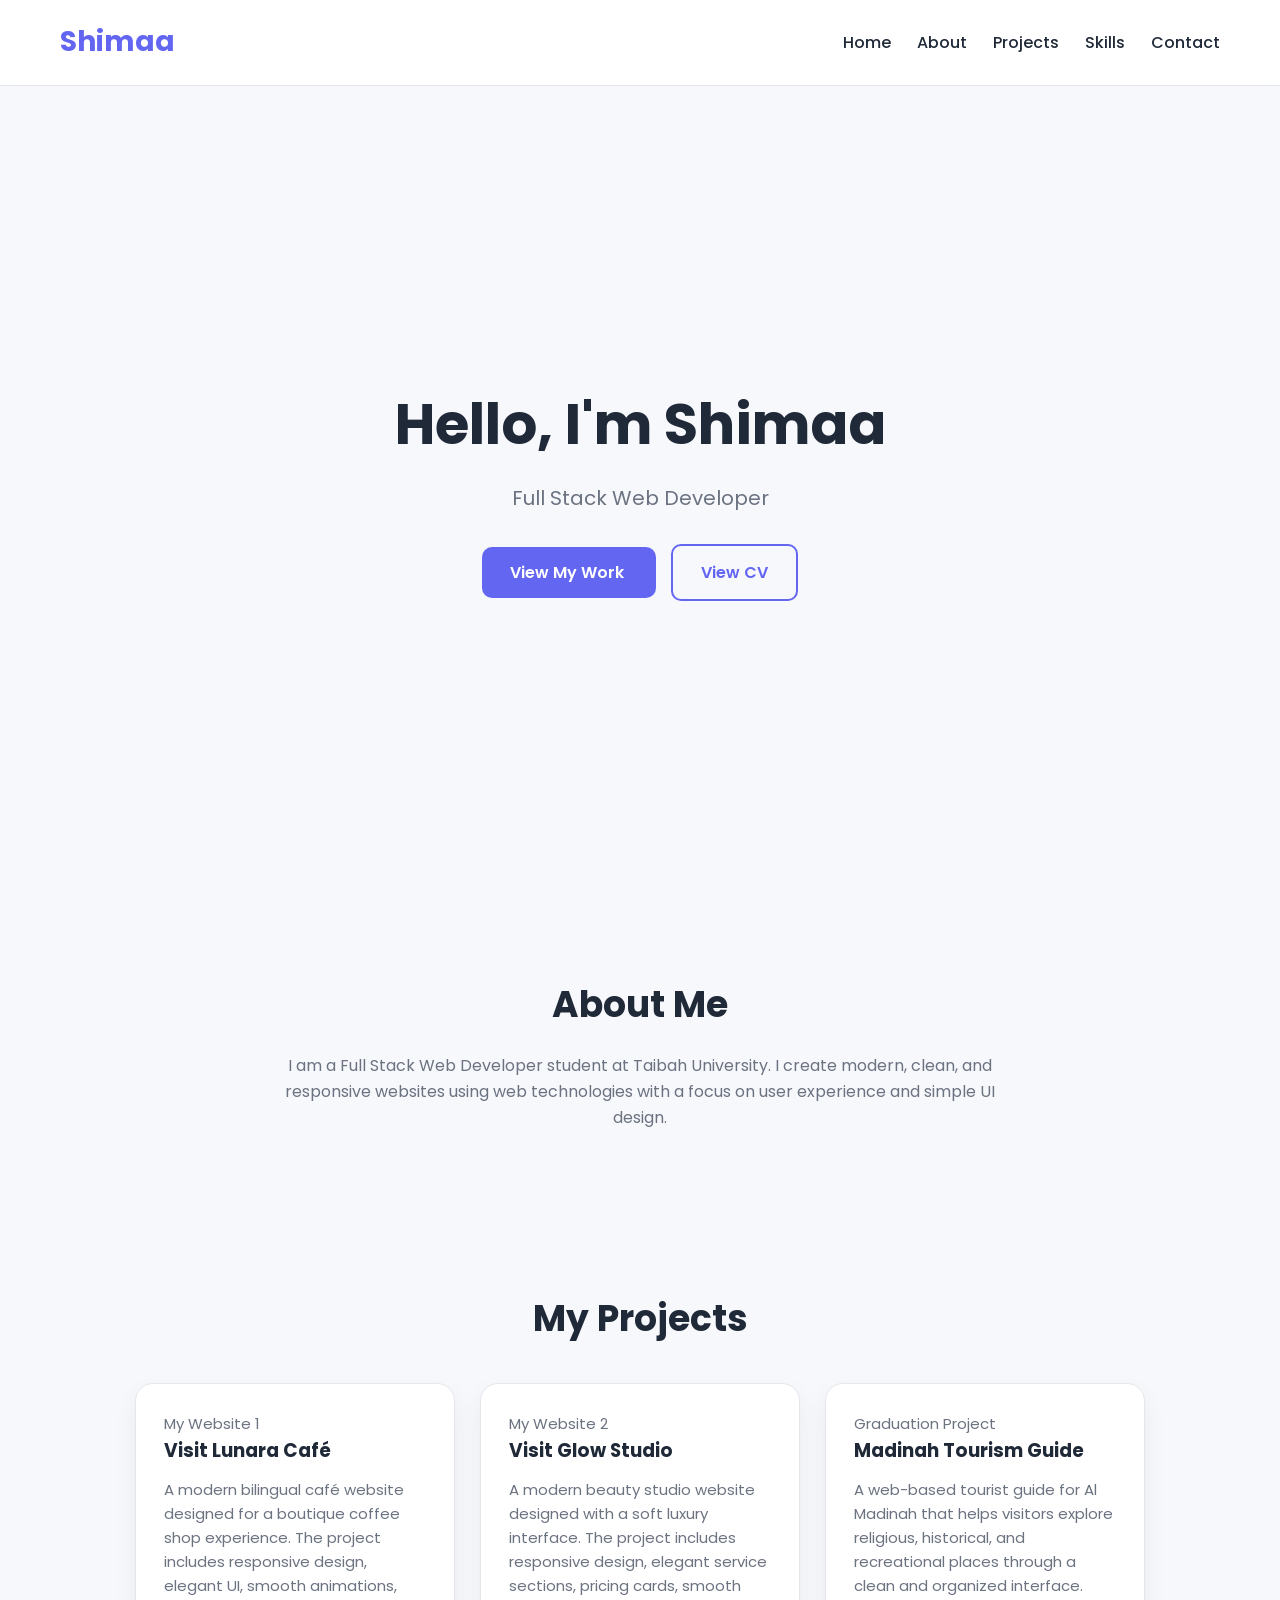
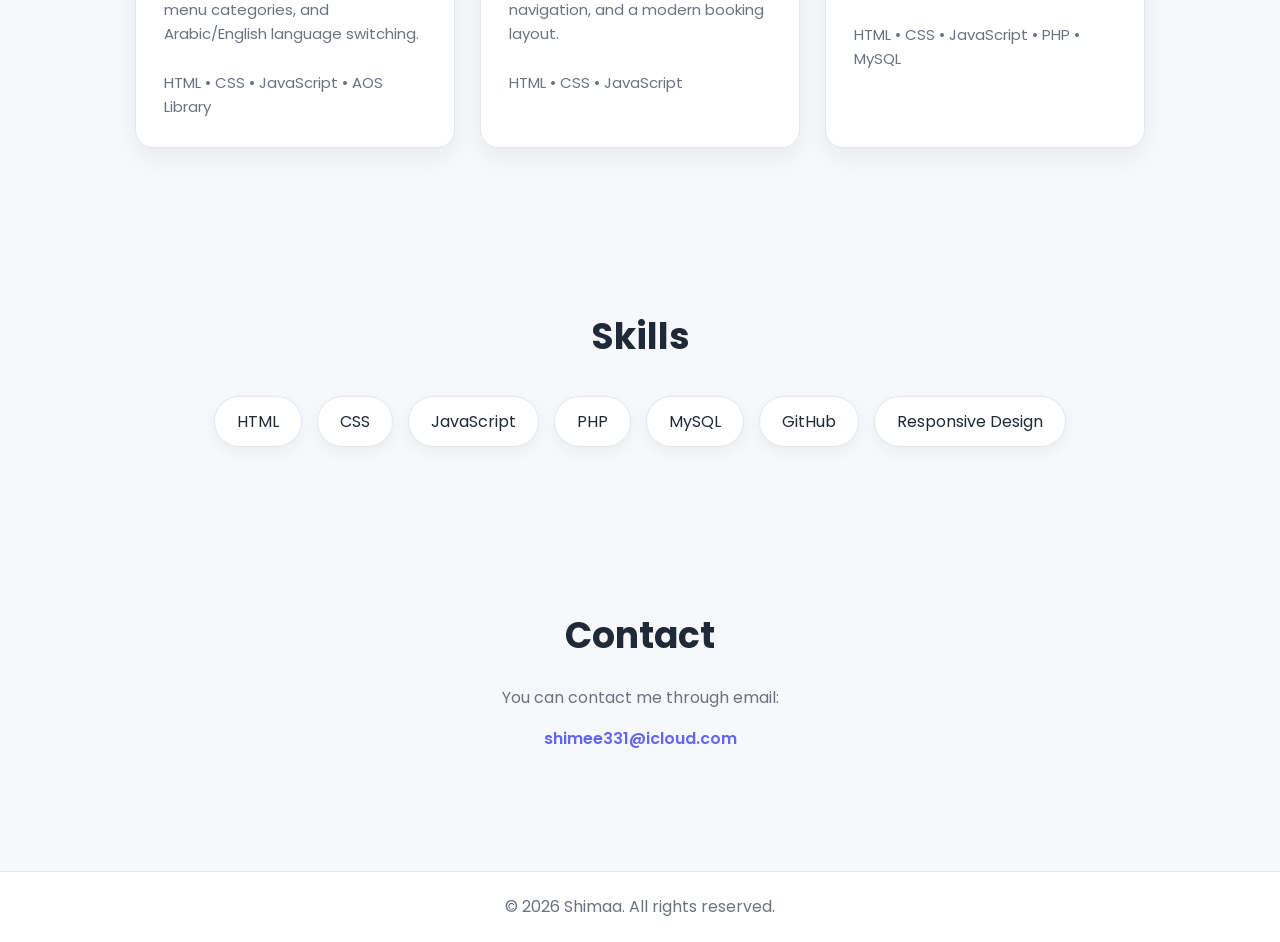
==== index.html @ dc26706c "fix index file" ====
<!DOCTYPE html>
<html lang="en">
<head>
  <meta charset="UTF-8">
  <meta name="viewport" content="width=device-width, initial-scale=1.0">
  <meta name="description" content="Personal portfolio website for showcasing projects and skills.">

  <title>Shimaa Portfolio</title>

  <link href="https://fonts.googleapis.com/css2?family=Poppins:wght@300;400;500;600;700&display=swap" rel="stylesheet">
  <link rel="stylesheet" href="style.css">
</head>

<body>

  <header>
    <h1>Shimaa</h1>

    <nav>
      <a href="#home">Home</a>
      <a href="#about">About</a>
      <a href="#projects">Projects</a>
      <a href="#skills">Skills</a>
      <a href="#contact">Contact</a>
    </nav>
  </header>

  <main>

    <section class="hero" id="home">

      <h2>Hello, I'm Shimaa</h2>

      <p>
        Full Stack Web Developer
      </p>

      <div class="hero-buttons">

        <a class="btn" href="#projects">
          View My Work
        </a>

        <a
          class="cv-btn"
          href="shimaa-cv.jpg"
          target="_blank"
          rel="noopener noreferrer"
        >
          View CV
        </a>

      </div>

    </section>

    <section class="section" id="about">

      <h2>About Me</h2>

      <p>
        I am a Full Stack Web Developer student at Taibah University.
        I create modern, clean, and responsive websites using web technologies
        with a focus on user experience and simple UI design.
      </p>

    </section>

    <section class="section" id="projects">

      <h2>My Projects</h2>

      <div class="cards">

        <div class="card">

          <p>My Website 1</p>

          <h3>
            <a
              href="https://shimaa-blip.github.io/lunare-cafe/"
              target="_blank"
              rel="noopener noreferrer"
              class="project-link"
            >
              Visit Lunara Café
            </a>
          </h3>

          <p>
            A modern bilingual café website designed for a boutique coffee shop experience.
            The project includes responsive design, elegant UI, smooth animations,
            menu categories, and Arabic/English language switching.
          </p>

          <br>

          <p>
            HTML • CSS • JavaScript • AOS Library
          </p>

        </div>

        <div class="card">

          <p>My Website 2</p>

          <h3>
            <a
              href="https://shimaa-blip.github.io/glow/"
              target="_blank"
              rel="noopener noreferrer"
              class="project-link"
            >
              Visit Glow Studio
            </a>
          </h3>

          <p>
            A modern beauty studio website designed with a soft luxury interface.
            The project includes responsive design, elegant service sections,
            pricing cards, smooth navigation, and a modern booking layout.
          </p>

          <br>

          <p>
            HTML • CSS • JavaScript
          </p>

        </div>

        <div class="card">

          <p>Graduation Project</p>

          <h3>
            <a
              href="https://github.com/shimaa-blip/madinah-tour-guide"
              target="_blank"
              rel="noopener noreferrer"
              class="project-link"
            >
              Madinah Tourism Guide
            </a>
          </h3>

          <p>
            A web-based tourist guide for Al Madinah that helps visitors explore
            religious, historical, and recreational places through a clean and organized interface.
          </p>

          <br>

          <p>
            HTML • CSS • JavaScript • PHP • MySQL
          </p>

        </div>

      </div>

    </section>

    <section class="section" id="skills">

      <h2>Skills</h2>

      <div class="skills">
        <span>HTML</span>
        <span>CSS</span>
        <span>JavaScript</span>
        <span>PHP</span>
        <span>MySQL</span>
        <span>GitHub</span>
        <span>Responsive Design</span>
      </div>

    </section>

    <section class="section" id="contact">

      <h2>Contact</h2>

      <p>
        You can contact me through email:
      </p>

      <a
        class="email-link"
        href="mailto:shimee331@icloud.com"
      >
        shimee331@icloud.com
      </a>

    </section>

  </main>

  <footer>
    <p>&copy; 2026 Shimaa. All rights reserved.</p>
  </footer>

  <script src="script.js"></script>

</body>
</html>
---- style.css ----
:root {
  --bg: #f7f8fc;
  --white: #ffffff;
  --dark: #1f2937;
  --gray: #6b7280;
  --main: #6366f1;
  --main-dark: #4f46e5;
  --border: #e5e7eb;
}

* {
  margin: 0;
  padding: 0;
  box-sizing: border-box;
}

html {
  scroll-behavior: smooth;
}

body {
  font-family: "Poppins", Arial, sans-serif;
  background: var(--bg);
  color: var(--dark);
  line-height: 1.6;
}

header {
  background: rgba(255, 255, 255, 0.9);
  padding: 20px 60px;
  display: flex;
  justify-content: space-between;
  align-items: center;
  position: sticky;
  top: 0;
  backdrop-filter: blur(12px);
  border-bottom: 1px solid var(--border);
  z-index: 10;
}

header h1 {
  color: var(--main);
  font-size: 28px;
}

nav a {
  text-decoration: none;
  color: var(--dark);
  margin-left: 22px;
  font-weight: 500;
}

nav a:hover {
  color: var(--main);
}

.hero {
  min-height: 90vh;
  padding: 60px 30px;
  display: flex;
  flex-direction: column;
  justify-content: center;
  align-items: center;
  text-align: center;
}

.hero h2 {
  font-size: 56px;
  margin-bottom: 12px;
}

.hero p {
  color: var(--gray);
  font-size: 20px;
  margin-bottom: 30px;
}

.btn {
  text-decoration: none;
  background: var(--main);
  color: white;
  padding: 14px 28px;
  border-radius: 10px;
  font-weight: 600;
  transition: 0.3s;
}
.cv-btn{
  display: inline-block;
  margin-left: 15px;
  text-decoration: none;
  background: transparent;
  color: var(--main);
  border: 2px solid var(--main);
  padding: 14px 28px;
  border-radius: 10px;
  font-weight: 600;
  transition: 0.3s;
}

.cv-btn:hover{
  background: var(--main);
  color: white;
}
.btn:hover {
  background: var(--main-dark);
}

.section {
  padding: 80px 50px;
  text-align: center;
}

.section h2 {
  font-size: 36px;
  margin-bottom: 20px;
  color: var(--dark);
}

.section p {
  max-width: 720px;
  margin: auto;
  color: var(--gray);
}

.cards {
  display: flex;
  justify-content: center;
  gap: 25px;
  flex-wrap: wrap;
  margin-top: 35px;
}

.card {
  width: 320px;
  background: var(--white);
  padding: 28px;
  border-radius: 18px;
  border: 1px solid var(--border);
  box-shadow: 0 10px 25px rgba(0, 0, 0, 0.06);
  transition: 0.3s;
  text-align: left;
}
.project-link{
  text-decoration: none;
  color: var(--brown);
  transition: 0.3s;
}

.project-link:hover{
  color: var(--light-brown);
}
.card:hover {
  transform: translateY(-8px);
}

.card h3 {
  margin-bottom: 12px;
  color: var(--dark);
}

.card p {
  color: var(--gray);
  font-size: 15px;
}

.skills {
  display: flex;
  justify-content: center;
  flex-wrap: wrap;
  gap: 15px;
  margin-top: 30px;
}

.skills span {
  background: var(--white);
  color: var(--dark);
  padding: 12px 22px;
  border-radius: 30px;
  border: 1px solid var(--border);
  box-shadow: 0 5px 15px rgba(0, 0, 0, 0.05);
}

.email-link {
  display: inline-block;
  margin-top: 15px;
  color: var(--main);
  font-weight: 600;
  text-decoration: none;
}

.email-link:hover {
  color: var(--main-dark);
}

footer {
  background: var(--white);
  text-align: center;
  padding: 22px;
  margin-top: 40px;
  border-top: 1px solid var(--border);
  color: var(--gray);
}

@media (max-width: 768px) {
  header {
    flex-direction: column;
    gap: 15px;
    padding: 20px;
  }

  nav {
    text-align: center;
  }

  nav a {
    margin: 8px;
    display: inline-block;
  }

  .hero h2 {
    font-size: 36px;
  }

  .hero p {
    font-size: 17px;
  }

  .section {
    padding: 60px 25px;
  }

  .card {
    width: 100%;
    text-align: center;
  }
}
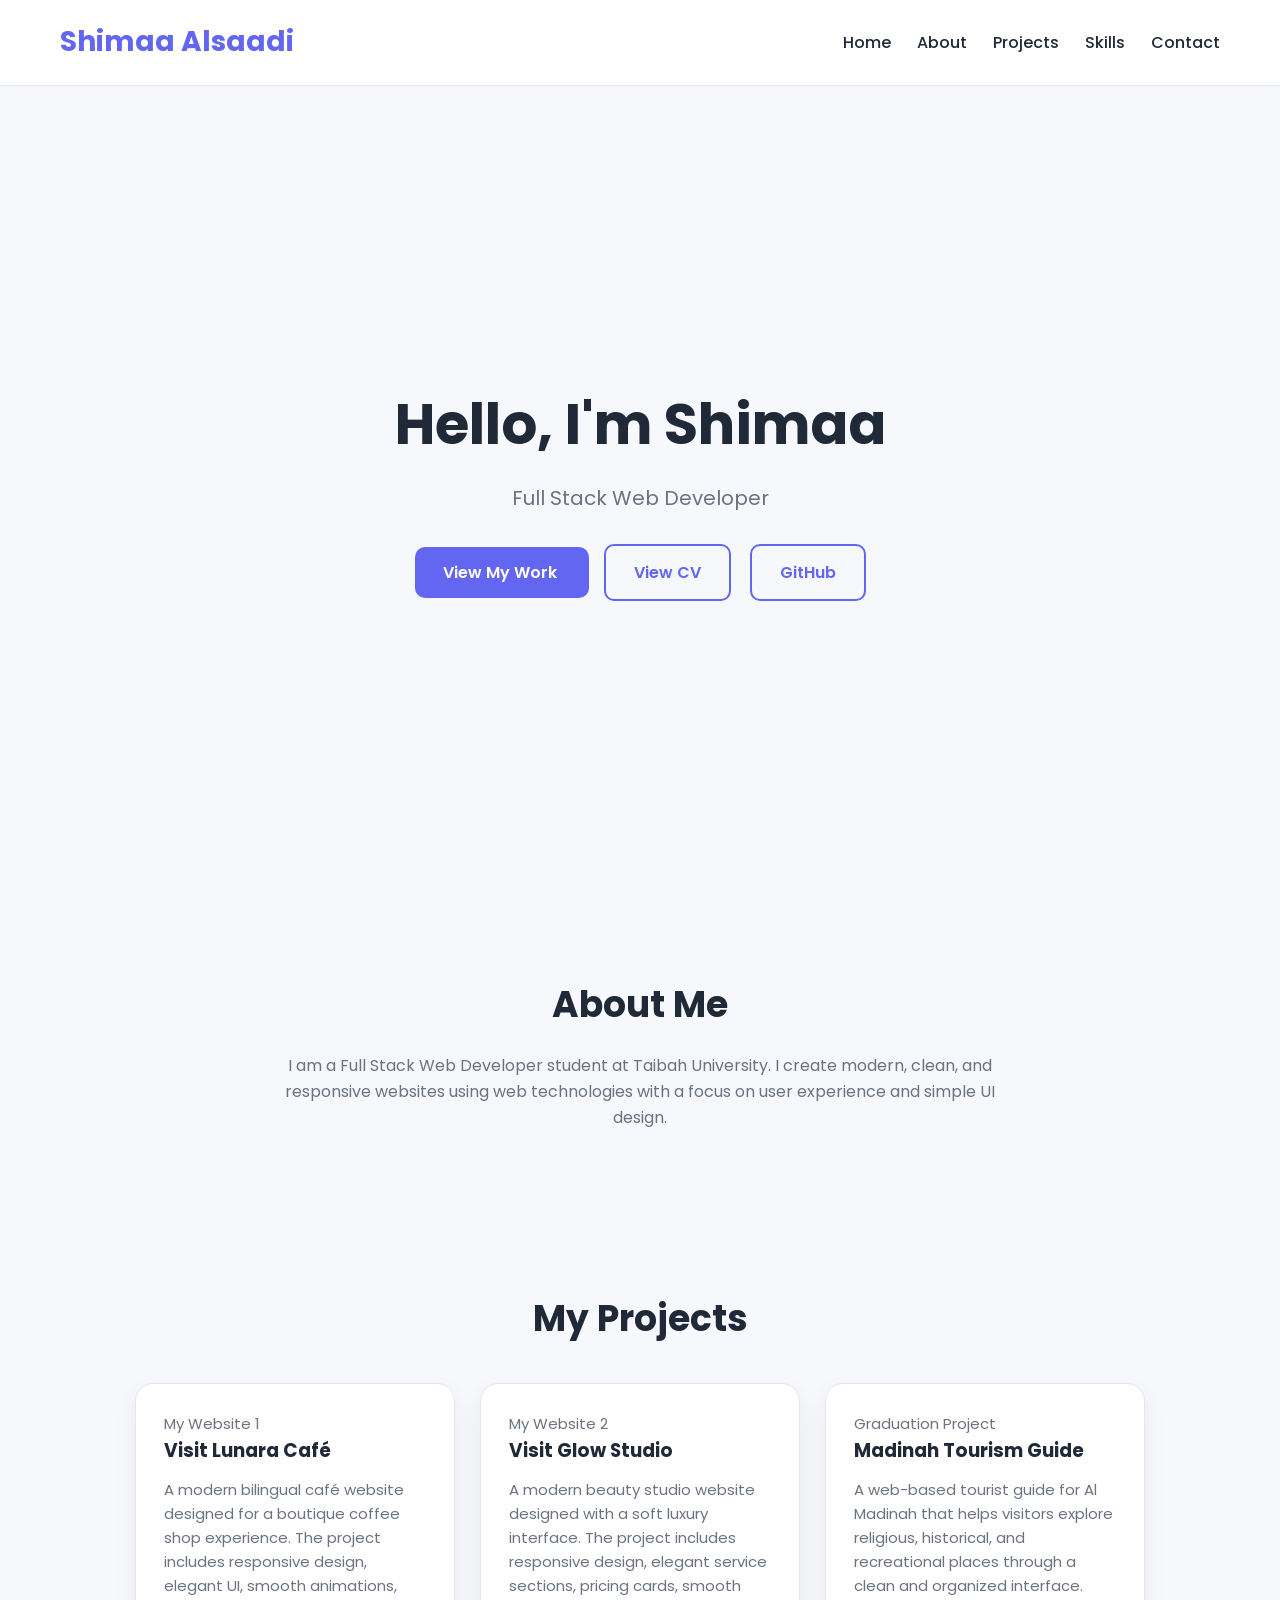
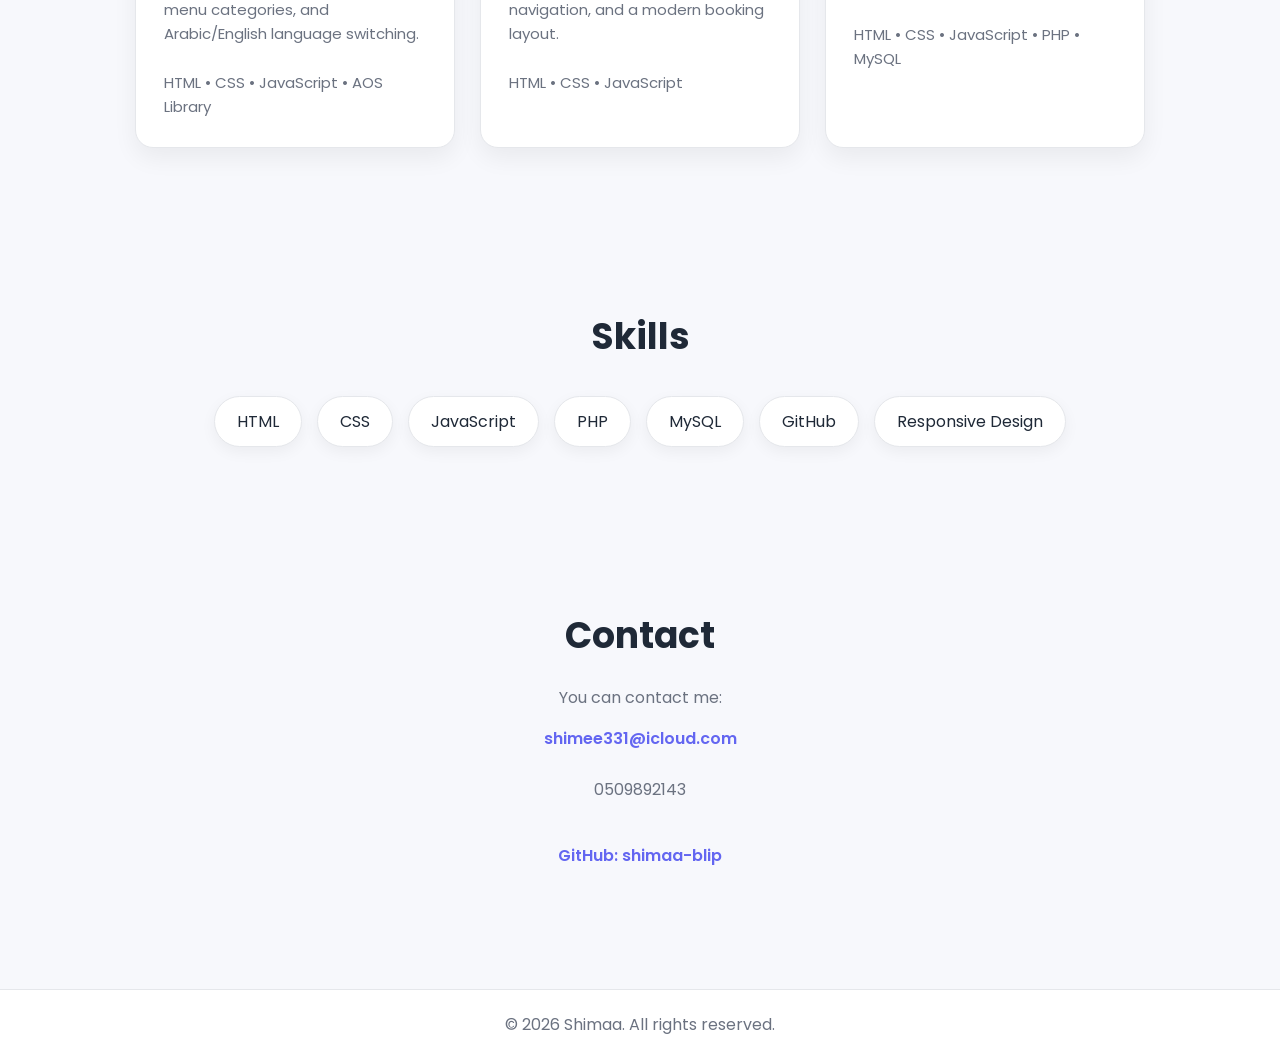
==== commit 8872bb42: "تحديث الملفات الجديدة وإجراء التعديلات المطلوبة" ====
--- a/index.html
+++ b/index.html
@@ -14,7 +14,7 @@
 <body>
 
   <header>
-    <h1>Shimaa</h1>
+    <h1>Shimaa Alsaadi</h1>
 
     <nav>
       <a href="#home">Home</a>
@@ -34,23 +34,31 @@
       <p>
         Full Stack Web Developer
       </p>
-
-      <div class="hero-buttons">
-
-        <a class="btn" href="#projects">
-          View My Work
-        </a>
-
-        <a
-          class="cv-btn"
-          href="shimaa-cv.jpg"
-          target="_blank"
-          rel="noopener noreferrer"
-        >
-          View CV
-        </a>
-
-      </div>
+<div class="hero-buttons">
+
+  <a class="btn" href="#projects">
+    View My Work
+  </a>
+
+  <a
+    class="cv-btn"
+    href="shimaa-cv.pdf"
+    target="_blank"
+    rel="noopener noreferrer"
+  >
+    View CV
+  </a>
+
+  <a
+    class="cv-btn"
+    href="https://github.com/shimaa-blip"
+    target="_blank"
+    rel="noopener noreferrer"
+  >
+    GitHub
+  </a>
+
+</div>
 
     </section>
 
@@ -181,19 +189,32 @@
     <section class="section" id="contact">
 
       <h2>Contact</h2>
-
-      <p>
-        You can contact me through email:
-      </p>
-
-      <a
-        class="email-link"
-        href="mailto:shimee331@icloud.com"
-      >
-        shimee331@icloud.com
-      </a>
-
-    </section>
+<p>You can contact me:</p>
+
+<a
+  class="email-link"
+  href="mailto:shimee331@icloud.com"
+>
+  shimee331@icloud.com
+</a>
+
+<br><br>
+
+<p>0509892143</p>
+
+<br>
+
+<a
+  class="email-link"
+  href="https://github.com/shimaa-blip"
+  target="_blank"
+  rel="noopener noreferrer"
+>
+  GitHub: shimaa-blip
+</a>
+
+
+</section>
 
   </main>
 
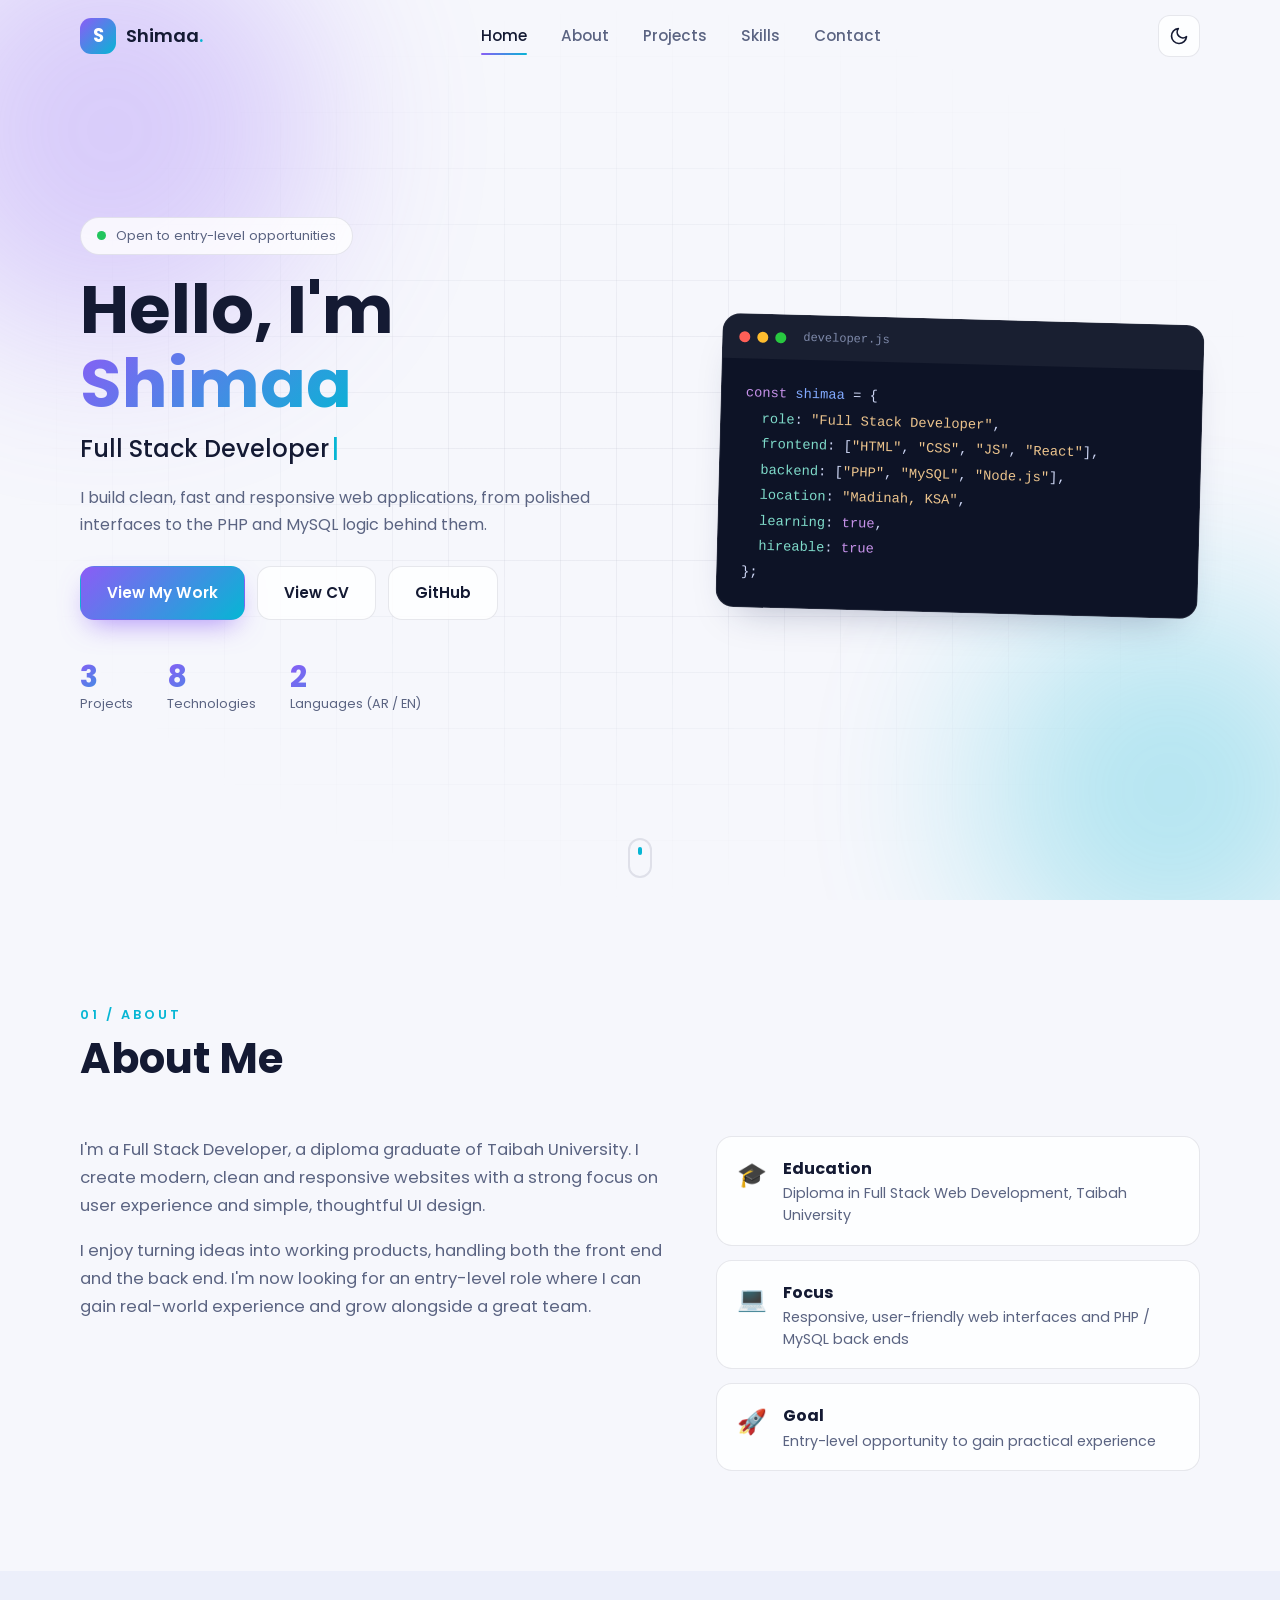
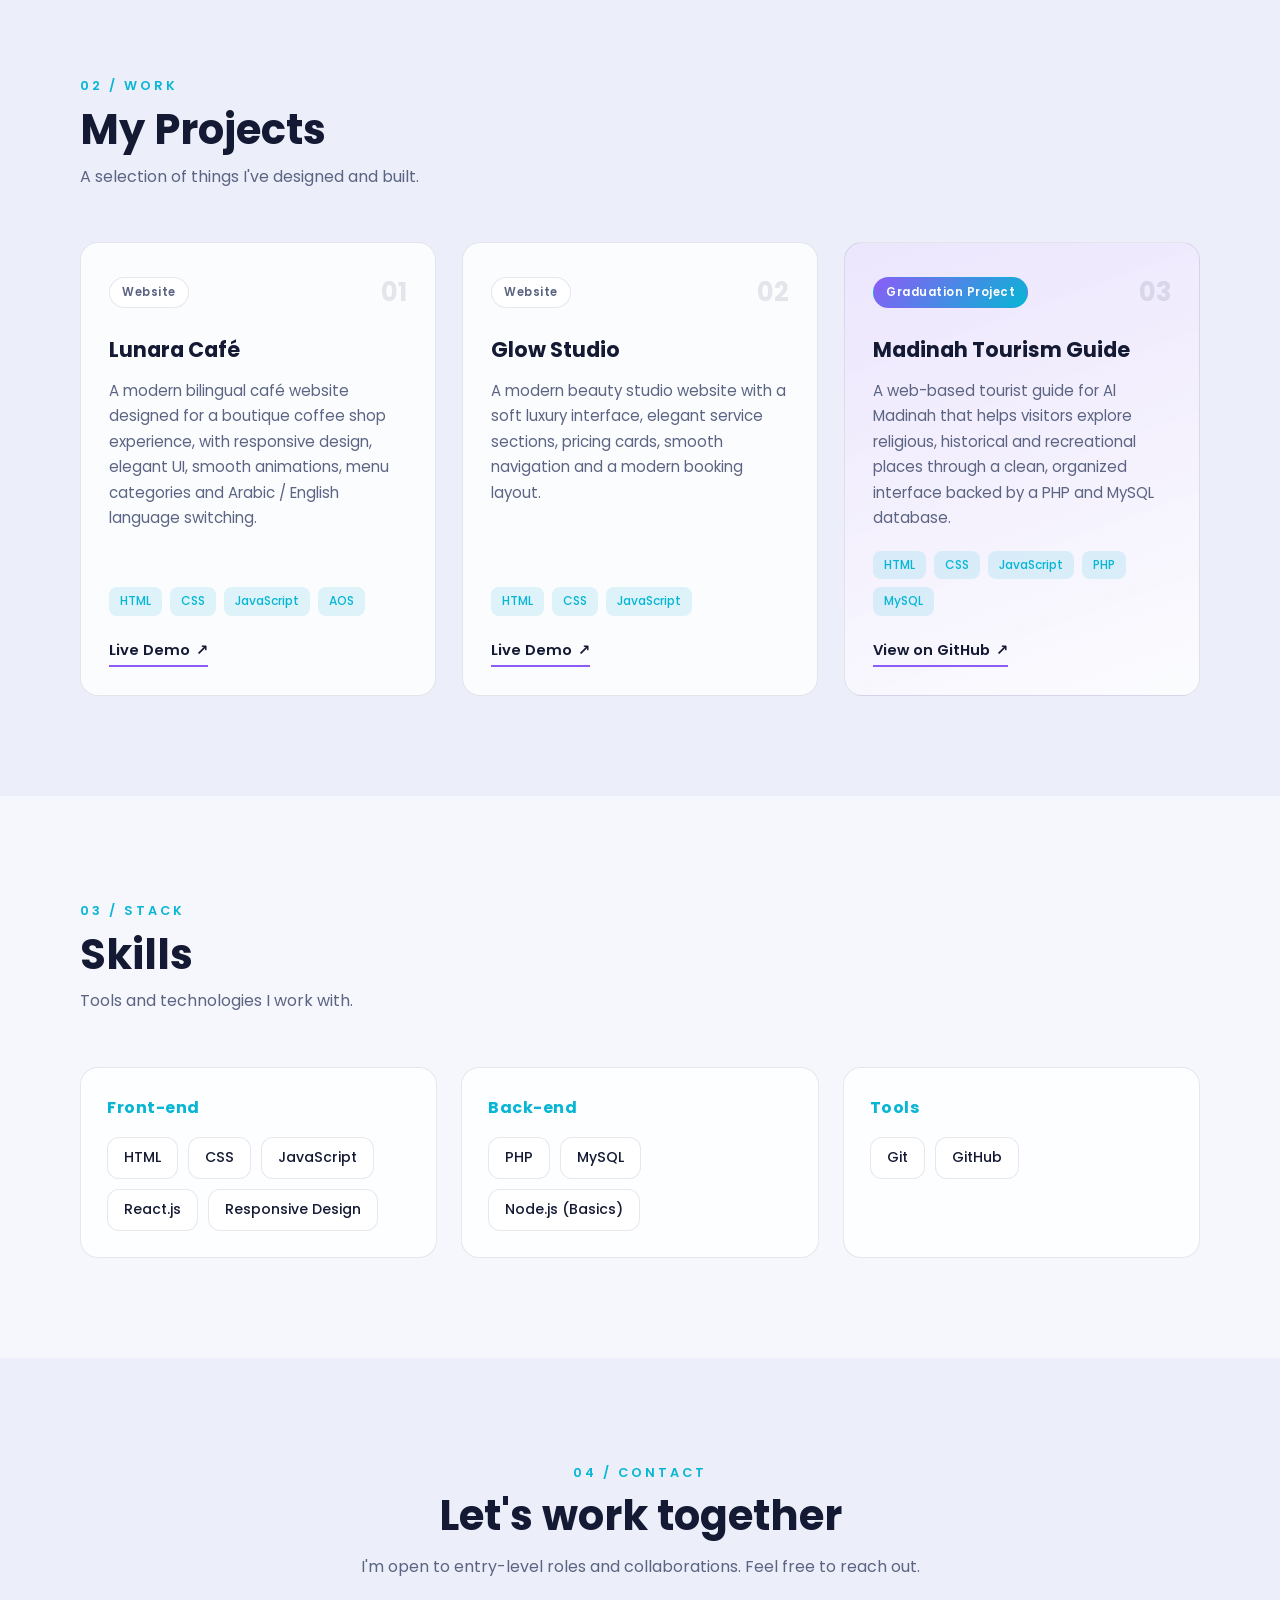
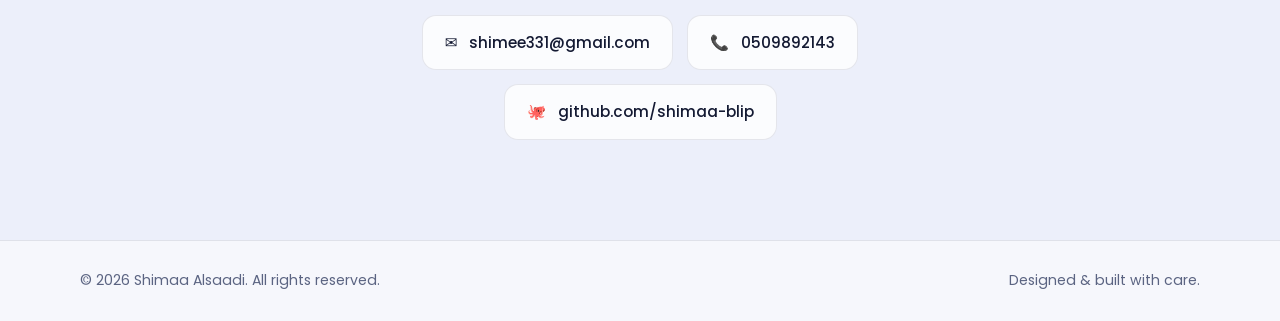
==== commit eb733f67: "Redesign portfolio: new UI, dark/light theme, animations" ====
--- a/index.html
+++ b/index.html
@@ -1,228 +1,279 @@
 <!DOCTYPE html>
-<html lang="en">
+<html lang="en" data-theme="dark">
 <head>
   <meta charset="UTF-8">
   <meta name="viewport" content="width=device-width, initial-scale=1.0">
-  <meta name="description" content="Personal portfolio website for showcasing projects and skills.">
-
-  <title>Shimaa Portfolio</title>
-
+  <title>Shimaa Alsaadi | Full Stack Developer</title>
+  <meta name="description" content="Portfolio of Shimaa Alsaadi, a Full Stack Developer building clean, responsive and user-focused web applications with HTML, CSS, JavaScript, PHP and MySQL.">
+  <meta name="author" content="Shimaa Alsaadi">
+  <meta name="theme-color" content="#0b1020">
+
+  <!-- Open Graph -->
+  <meta property="og:type" content="website">
+  <meta property="og:title" content="Shimaa Alsaadi | Full Stack Developer">
+  <meta property="og:description" content="Clean, responsive and user-focused web applications.">
+
+  <link rel="preconnect" href="https://fonts.googleapis.com">
+  <link rel="preconnect" href="https://fonts.gstatic.com" crossorigin>
   <link href="https://fonts.googleapis.com/css2?family=Poppins:wght@300;400;500;600;700&display=swap" rel="stylesheet">
   <link rel="stylesheet" href="style.css">
+  <noscript><style>#welcome-screen{display:none!important}.reveal{opacity:1!important;transform:none!important}</style></noscript>
 </head>
 
 <body>
 
-  <header>
-    <h1>Shimaa Alsaadi</h1>
-
-    <nav>
-      <a href="#home">Home</a>
-      <a href="#about">About</a>
-      <a href="#projects">Projects</a>
-      <a href="#skills">Skills</a>
-      <a href="#contact">Contact</a>
-    </nav>
+  <!-- Welcome screen -->
+  <div id="welcome-screen" aria-hidden="true">
+    <div class="welcome-inner">
+      <span class="welcome-logo">&lt;/&gt;</span>
+      <h1>Shimaa Alsaadi</h1>
+      <p>Welcome to my portfolio</p>
+      <div class="welcome-bar"><span></span></div>
+    </div>
+  </div>
+
+  <a class="skip-link" href="#main">Skip to content</a>
+  <div class="scroll-progress" id="scrollProgress"></div>
+
+  <header class="site-header" id="siteHeader">
+    <div class="container header-inner">
+      <a href="#home" class="logo" aria-label="Shimaa Alsaadi - Home">
+        <span class="logo-mark">S</span>
+        <span class="logo-text">Shimaa<span class="dot">.</span></span>
+      </a>
+
+      <nav class="nav" id="nav" aria-label="Main navigation">
+        <a href="#home" class="nav-link">Home</a>
+        <a href="#about" class="nav-link">About</a>
+        <a href="#projects" class="nav-link">Projects</a>
+        <a href="#skills" class="nav-link">Skills</a>
+        <a href="#contact" class="nav-link">Contact</a>
+      </nav>
+
+      <div class="header-actions">
+        <button class="icon-btn" id="themeToggle" type="button" aria-label="Toggle light and dark theme">
+          <svg class="icon-sun" viewBox="0 0 24 24" width="20" height="20" fill="none" stroke="currentColor" stroke-width="2" stroke-linecap="round" stroke-linejoin="round"><circle cx="12" cy="12" r="4"/><path d="M12 2v2M12 20v2M4.9 4.9l1.4 1.4M17.7 17.7l1.4 1.4M2 12h2M20 12h2M4.9 19.1l1.4-1.4M17.7 6.3l1.4-1.4"/></svg>
+          <svg class="icon-moon" viewBox="0 0 24 24" width="20" height="20" fill="none" stroke="currentColor" stroke-width="2" stroke-linecap="round" stroke-linejoin="round"><path d="M21 12.8A9 9 0 1 1 11.2 3a7 7 0 0 0 9.8 9.8z"/></svg>
+        </button>
+        <button class="icon-btn menu-btn" id="menuToggle" type="button" aria-label="Open menu" aria-expanded="false" aria-controls="nav">
+          <span></span><span></span><span></span>
+        </button>
+      </div>
+    </div>
   </header>
 
-  <main>
-
+  <main id="main">
+
+    <!-- HERO -->
     <section class="hero" id="home">
-
-      <h2>Hello, I'm Shimaa</h2>
-
-      <p>
-        Full Stack Web Developer
-      </p>
-<div class="hero-buttons">
-
-  <a class="btn" href="#projects">
-    View My Work
-  </a>
-
-  <a
-    class="cv-btn"
-    href="shimaa-cv.pdf"
-    target="_blank"
-    rel="noopener noreferrer"
-  >
-    View CV
-  </a>
-
-  <a
-    class="cv-btn"
-    href="https://github.com/shimaa-blip"
-    target="_blank"
-    rel="noopener noreferrer"
-  >
-    GitHub
-  </a>
-
-</div>
-
-    </section>
-
+      <div class="hero-bg" aria-hidden="true">
+        <span class="blob blob-1"></span>
+        <span class="blob blob-2"></span>
+        <span class="grid-overlay"></span>
+      </div>
+
+      <div class="container hero-inner">
+        <div class="hero-text reveal">
+          <span class="badge"><span class="pulse"></span> Open to entry-level opportunities</span>
+          <h2 class="hero-title">Hello, I'm <span class="gradient-text">Shimaa</span></h2>
+          <p class="hero-role">
+            <span id="typed" aria-live="polite">Full Stack Developer</span><span class="cursor" aria-hidden="true">|</span>
+          </p>
+          <p class="hero-desc">
+            I build clean, fast and responsive web applications, from polished interfaces
+            to the PHP and MySQL logic behind them.
+          </p>
+
+          <div class="hero-buttons">
+            <a class="btn btn-primary" href="#projects">View My Work</a>
+            <a class="btn btn-ghost" href="shimaa-cv.pdf" target="_blank" rel="noopener noreferrer">View CV</a>
+            <a class="btn btn-ghost" href="https://github.com/shimaa-blip" target="_blank" rel="noopener noreferrer">GitHub</a>
+          </div>
+
+          <ul class="hero-stats">
+            <li><strong data-count="3">0</strong><span>Projects</span></li>
+            <li><strong data-count="8">0</strong><span>Technologies</span></li>
+            <li><strong data-count="2">0</strong><span>Languages (AR / EN)</span></li>
+          </ul>
+        </div>
+
+        <div class="hero-visual reveal" aria-hidden="true">
+          <div class="code-window">
+            <div class="code-bar"><i></i><i></i><i></i><span>developer.js</span></div>
+<pre><code><span class="c-k">const</span> <span class="c-v">shimaa</span> = {
+  <span class="c-p">role</span>: <span class="c-s">"Full Stack Developer"</span>,
+  <span class="c-p">frontend</span>: [<span class="c-s">"HTML"</span>, <span class="c-s">"CSS"</span>, <span class="c-s">"JS"</span>, <span class="c-s">"React"</span>],
+  <span class="c-p">backend</span>: [<span class="c-s">"PHP"</span>, <span class="c-s">"MySQL"</span>, <span class="c-s">"Node.js"</span>],
+  <span class="c-p">location</span>: <span class="c-s">"Madinah, KSA"</span>,
+  <span class="c-p">learning</span>: <span class="c-k">true</span>,
+  <span class="c-p">hireable</span>: <span class="c-k">true</span>
+};</code></pre>
+          </div>
+        </div>
+      </div>
+
+      <a href="#about" class="scroll-hint" aria-label="Scroll to About section"><span></span></a>
+    </section>
+
+    <!-- ABOUT -->
     <section class="section" id="about">
-
-      <h2>About Me</h2>
-
-      <p>
-        I am a Full Stack Web Developer student at Taibah University.
-        I create modern, clean, and responsive websites using web technologies
-        with a focus on user experience and simple UI design.
-      </p>
-
-    </section>
-
-    <section class="section" id="projects">
-
-      <h2>My Projects</h2>
-
-      <div class="cards">
-
-        <div class="card">
-
-          <p>My Website 1</p>
-
-          <h3>
-            <a
-              href="https://shimaa-blip.github.io/lunare-cafe/"
-              target="_blank"
-              rel="noopener noreferrer"
-              class="project-link"
-            >
-              Visit Lunara Café
+      <div class="container">
+        <div class="section-head reveal">
+          <span class="eyebrow">01 / About</span>
+          <h2>About Me</h2>
+        </div>
+
+        <div class="about-grid">
+          <div class="about-text reveal">
+            <p>
+              I'm a Full Stack Developer, a diploma graduate of Taibah University.
+              I create modern, clean and responsive websites with a strong focus on
+              user experience and simple, thoughtful UI design.
+            </p>
+            <p>
+              I enjoy turning ideas into working products, handling both the front end
+              and the back end. I'm now looking for an entry-level role where I can gain
+              real-world experience and grow alongside a great team.
+            </p>
+          </div>
+
+          <ul class="about-cards reveal">
+            <li><span class="ico">🎓</span><div><h3>Education</h3><p>Diploma in Full Stack Web Development, Taibah University</p></div></li>
+            <li><span class="ico">💻</span><div><h3>Focus</h3><p>Responsive, user-friendly web interfaces and PHP / MySQL back ends</p></div></li>
+            <li><span class="ico">🚀</span><div><h3>Goal</h3><p>Entry-level opportunity to gain practical experience</p></div></li>
+          </ul>
+        </div>
+      </div>
+    </section>
+
+    <!-- PROJECTS -->
+    <section class="section alt" id="projects">
+      <div class="container">
+        <div class="section-head reveal">
+          <span class="eyebrow">02 / Work</span>
+          <h2>My Projects</h2>
+          <p>A selection of things I've designed and built.</p>
+        </div>
+
+        <div class="cards">
+
+          <article class="card reveal">
+            <div class="card-top"><span class="card-tag">Website</span><span class="card-num">01</span></div>
+            <h3>Lunara Café</h3>
+            <p>
+              A modern bilingual café website designed for a boutique coffee shop experience,
+              with responsive design, elegant UI, smooth animations, menu categories and
+              Arabic / English language switching.
+            </p>
+            <ul class="tech">
+              <li>HTML</li><li>CSS</li><li>JavaScript</li><li>AOS</li>
+            </ul>
+            <div class="card-links">
+              <a class="project-link" href="https://shimaa-blip.github.io/lunare-cafe/" target="_blank" rel="noopener noreferrer">Live Demo <span aria-hidden="true">↗</span></a>
+            </div>
+          </article>
+
+          <article class="card reveal">
+            <div class="card-top"><span class="card-tag">Website</span><span class="card-num">02</span></div>
+            <h3>Glow Studio</h3>
+            <p>
+              A modern beauty studio website with a soft luxury interface, elegant service
+              sections, pricing cards, smooth navigation and a modern booking layout.
+            </p>
+            <ul class="tech">
+              <li>HTML</li><li>CSS</li><li>JavaScript</li>
+            </ul>
+            <div class="card-links">
+              <a class="project-link" href="https://shimaa-blip.github.io/glow/" target="_blank" rel="noopener noreferrer">Live Demo <span aria-hidden="true">↗</span></a>
+            </div>
+          </article>
+
+          <article class="card featured reveal">
+            <div class="card-top"><span class="card-tag accent">Graduation Project</span><span class="card-num">03</span></div>
+            <h3>Madinah Tourism Guide</h3>
+            <p>
+              A web-based tourist guide for Al Madinah that helps visitors explore religious,
+              historical and recreational places through a clean, organized interface backed
+              by a PHP and MySQL database.
+            </p>
+            <ul class="tech">
+              <li>HTML</li><li>CSS</li><li>JavaScript</li><li>PHP</li><li>MySQL</li>
+            </ul>
+            <div class="card-links">
+              <a class="project-link" href="https://github.com/shimaa-blip/madinah-tour-guide" target="_blank" rel="noopener noreferrer">View on GitHub <span aria-hidden="true">↗</span></a>
+            </div>
+          </article>
+
+        </div>
+      </div>
+    </section>
+
+    <!-- SKILLS -->
+    <section class="section" id="skills">
+      <div class="container">
+        <div class="section-head reveal">
+          <span class="eyebrow">03 / Stack</span>
+          <h2>Skills</h2>
+          <p>Tools and technologies I work with.</p>
+        </div>
+
+        <div class="skill-groups">
+          <div class="skill-group reveal">
+            <h3>Front-end</h3>
+            <div class="skills">
+              <span>HTML</span><span>CSS</span><span>JavaScript</span><span>React.js</span><span>Responsive Design</span>
+            </div>
+          </div>
+          <div class="skill-group reveal">
+            <h3>Back-end</h3>
+            <div class="skills">
+              <span>PHP</span><span>MySQL</span><span>Node.js (Basics)</span>
+            </div>
+          </div>
+          <div class="skill-group reveal">
+            <h3>Tools</h3>
+            <div class="skills">
+              <span>Git</span><span>GitHub</span>
+            </div>
+          </div>
+        </div>
+      </div>
+    </section>
+
+    <!-- CONTACT -->
+    <section class="section alt" id="contact">
+      <div class="container">
+        <div class="contact-box reveal">
+          <span class="eyebrow">04 / Contact</span>
+          <h2>Let's work together</h2>
+          <p>I'm open to entry-level roles and collaborations. Feel free to reach out.</p>
+
+          <div class="contact-links">
+            <a class="contact-item" href="mailto:shimee331@gmail.com">
+              <span class="ico">✉️</span><span>shimee331@gmail.com</span>
             </a>
-          </h3>
-
-          <p>
-            A modern bilingual café website designed for a boutique coffee shop experience.
-            The project includes responsive design, elegant UI, smooth animations,
-            menu categories, and Arabic/English language switching.
-          </p>
-
-          <br>
-
-          <p>
-            HTML • CSS • JavaScript • AOS Library
-          </p>
-
-        </div>
-
-        <div class="card">
-
-          <p>My Website 2</p>
-
-          <h3>
-            <a
-              href="https://shimaa-blip.github.io/glow/"
-              target="_blank"
-              rel="noopener noreferrer"
-              class="project-link"
-            >
-              Visit Glow Studio
+            <a class="contact-item" href="tel:+966509892143">
+              <span class="ico">📞</span><span dir="ltr">0509892143</span>
             </a>
-          </h3>
-
-          <p>
-            A modern beauty studio website designed with a soft luxury interface.
-            The project includes responsive design, elegant service sections,
-            pricing cards, smooth navigation, and a modern booking layout.
-          </p>
-
-          <br>
-
-          <p>
-            HTML • CSS • JavaScript
-          </p>
-
-        </div>
-
-        <div class="card">
-
-          <p>Graduation Project</p>
-
-          <h3>
-            <a
-              href="https://github.com/shimaa-blip/madinah-tour-guide"
-              target="_blank"
-              rel="noopener noreferrer"
-              class="project-link"
-            >
-              Madinah Tourism Guide
+            <a class="contact-item" href="https://github.com/shimaa-blip" target="_blank" rel="noopener noreferrer">
+              <span class="ico">🐙</span><span>github.com/shimaa-blip</span>
             </a>
-          </h3>
-
-          <p>
-            A web-based tourist guide for Al Madinah that helps visitors explore
-            religious, historical, and recreational places through a clean and organized interface.
-          </p>
-
-          <br>
-
-          <p>
-            HTML • CSS • JavaScript • PHP • MySQL
-          </p>
-
-        </div>
-
-      </div>
-
-    </section>
-
-    <section class="section" id="skills">
-
-      <h2>Skills</h2>
-
-      <div class="skills">
-        <span>HTML</span>
-        <span>CSS</span>
-        <span>JavaScript</span>
-        <span>PHP</span>
-        <span>MySQL</span>
-        <span>GitHub</span>
-        <span>Responsive Design</span>
-      </div>
-
-    </section>
-
-    <section class="section" id="contact">
-
-      <h2>Contact</h2>
-<p>You can contact me:</p>
-
-<a
-  class="email-link"
-  href="mailto:shimee331@icloud.com"
->
-  shimee331@icloud.com
-</a>
-
-<br><br>
-
-<p>0509892143</p>
-
-<br>
-
-<a
-  class="email-link"
-  href="https://github.com/shimaa-blip"
-  target="_blank"
-  rel="noopener noreferrer"
->
-  GitHub: shimaa-blip
-</a>
-
-
-</section>
+          </div>
+        </div>
+      </div>
+    </section>
 
   </main>
 
-  <footer>
-    <p>&copy; 2026 Shimaa. All rights reserved.</p>
+  <footer class="site-footer">
+    <div class="container footer-inner">
+      <p>&copy; <span id="year">2026</span> Shimaa Alsaadi. All rights reserved.</p>
+      <p class="muted">Designed &amp; built with care.</p>
+    </div>
   </footer>
 
+  <button class="to-top" id="toTop" type="button" aria-label="Back to top">↑</button>
+
   <script src="script.js"></script>
-
 </body>
 </html>
--- a/style.css
+++ b/style.css
@@ -1,236 +1,331 @@
+/* ==========================================================
+   Shimaa Alsaadi - Portfolio
+   ========================================================== */
+
 :root {
-  --bg: #f7f8fc;
-  --white: #ffffff;
-  --dark: #1f2937;
-  --gray: #6b7280;
-  --main: #6366f1;
-  --main-dark: #4f46e5;
-  --border: #e5e7eb;
-}
-
-* {
-  margin: 0;
-  padding: 0;
-  box-sizing: border-box;
-}
-
-html {
-  scroll-behavior: smooth;
-}
+  --bg: #0b1020;
+  --bg-alt: #0f1630;
+  --surface: rgba(255, 255, 255, 0.04);
+  --surface-strong: rgba(255, 255, 255, 0.07);
+  --border: rgba(255, 255, 255, 0.10);
+  --text: #e8ecf7;
+  --muted: #9aa4c2;
+  --primary: #8b5cf6;
+  --primary-2: #06b6d4;
+  --grad: linear-gradient(135deg, #8b5cf6 0%, #06b6d4 100%);
+  --shadow: 0 20px 50px -20px rgba(0, 0, 0, 0.6);
+  --radius: 18px;
+  --header-h: 72px;
+  --ease: cubic-bezier(.2, .7, .2, 1);
+}
+
+[data-theme="light"] {
+  --bg: #f6f7fc;
+  --bg-alt: #eceffa;
+  --surface: rgba(255, 255, 255, 0.8);
+  --surface-strong: #ffffff;
+  --border: rgba(20, 30, 70, 0.10);
+  --text: #141a33;
+  --muted: #5b6482;
+  --shadow: 0 20px 40px -22px rgba(30, 40, 90, 0.35);
+}
+
+*, *::before, *::after { box-sizing: border-box; margin: 0; padding: 0; }
+
+html { scroll-behavior: smooth; scroll-padding-top: var(--header-h); }
 
 body {
-  font-family: "Poppins", Arial, sans-serif;
+  font-family: "Poppins", system-ui, -apple-system, "Segoe UI", sans-serif;
   background: var(--bg);
-  color: var(--dark);
-  line-height: 1.6;
-}
-
-header {
-  background: rgba(255, 255, 255, 0.9);
-  padding: 20px 60px;
-  display: flex;
-  justify-content: space-between;
-  align-items: center;
-  position: sticky;
-  top: 0;
-  backdrop-filter: blur(12px);
-  border-bottom: 1px solid var(--border);
-  z-index: 10;
-}
-
-header h1 {
-  color: var(--main);
-  font-size: 28px;
-}
-
-nav a {
-  text-decoration: none;
-  color: var(--dark);
-  margin-left: 22px;
-  font-weight: 500;
-}
-
-nav a:hover {
-  color: var(--main);
-}
-
+  color: var(--text);
+  line-height: 1.7;
+  -webkit-font-smoothing: antialiased;
+  overflow-x: hidden;
+  transition: background .3s var(--ease), color .3s var(--ease);
+}
+
+a { color: inherit; text-decoration: none; }
+ul { list-style: none; }
+button { font: inherit; color: inherit; background: none; border: 0; cursor: pointer; }
+img, svg { display: block; max-width: 100%; }
+
+:focus-visible { outline: 2px solid var(--primary-2); outline-offset: 3px; border-radius: 6px; }
+
+.container { width: min(1120px, 92%); margin-inline: auto; }
+
+.skip-link {
+  position: fixed; top: -60px; left: 12px; z-index: 300;
+  background: var(--primary); color: #fff; padding: 10px 16px; border-radius: 10px;
+  transition: top .2s;
+}
+.skip-link:focus { top: 12px; }
+
+.gradient-text {
+  background: var(--grad);
+  -webkit-background-clip: text; background-clip: text;
+  -webkit-text-fill-color: transparent; color: transparent;
+}
+
+/* ---------- Welcome screen ---------- */
+#welcome-screen {
+  position: fixed; inset: 0; z-index: 1000;
+  display: grid; place-items: center; text-align: center;
+  background: #0b1020; color: #e8ecf7;
+  transition: opacity .6s var(--ease), visibility .6s;
+}
+#welcome-screen.hide { opacity: 0; visibility: hidden; }
+.welcome-inner { animation: rise .8s var(--ease) both; }
+.welcome-logo {
+  display: inline-grid; place-items: center; width: 64px; height: 64px; margin-bottom: 18px;
+  border-radius: 18px; background: var(--grad); font-weight: 700; font-size: 1.3rem; color: #fff;
+}
+#welcome-screen h1 { font-size: clamp(1.8rem, 5vw, 2.8rem); font-weight: 700; letter-spacing: .5px; }
+#welcome-screen p { color: #9aa4c2; letter-spacing: 4px; text-transform: uppercase; font-size: .8rem; margin-top: 6px; }
+.welcome-bar { width: 180px; height: 3px; margin: 26px auto 0; background: rgba(255,255,255,.1); border-radius: 3px; overflow: hidden; }
+.welcome-bar span { display: block; height: 100%; width: 0; background: var(--grad); animation: load 1.4s var(--ease) forwards; }
+
+@keyframes load { to { width: 100%; } }
+@keyframes rise { from { opacity: 0; transform: translateY(14px); } to { opacity: 1; transform: none; } }
+
+/* ---------- Scroll progress ---------- */
+.scroll-progress {
+  position: fixed; top: 0; left: 0; height: 3px; width: 0; z-index: 200; background: var(--grad);
+}
+
+/* ---------- Header ---------- */
+.site-header {
+  position: fixed; top: 0; left: 0; right: 0; z-index: 100; height: var(--header-h);
+  display: flex; align-items: center;
+  transition: background .3s, box-shadow .3s, backdrop-filter .3s;
+}
+.site-header.scrolled {
+  background: color-mix(in srgb, var(--bg) 78%, transparent);
+  -webkit-backdrop-filter: blur(14px); backdrop-filter: blur(14px);
+  box-shadow: 0 1px 0 var(--border);
+}
+.header-inner { display: flex; align-items: center; justify-content: space-between; gap: 20px; }
+
+.logo { display: flex; align-items: center; gap: 10px; font-weight: 600; font-size: 1.15rem; }
+.logo-mark {
+  display: grid; place-items: center; width: 36px; height: 36px; border-radius: 11px;
+  background: var(--grad); color: #fff; font-weight: 700;
+}
+.logo .dot { color: var(--primary-2); }
+
+.nav { display: flex; gap: 6px; }
+.nav-link {
+  position: relative; padding: 8px 14px; border-radius: 10px; color: var(--muted);
+  font-size: .95rem; font-weight: 500; transition: color .2s, background .2s;
+}
+.nav-link:hover { color: var(--text); background: var(--surface); }
+.nav-link.active { color: var(--text); }
+.nav-link.active::after {
+  content: ""; position: absolute; left: 14px; right: 14px; bottom: 2px; height: 2px;
+  background: var(--grad); border-radius: 2px;
+}
+
+.header-actions { display: flex; align-items: center; gap: 8px; }
+.icon-btn {
+  display: grid; place-items: center; width: 42px; height: 42px; border-radius: 12px;
+  background: var(--surface); border: 1px solid var(--border); transition: transform .2s, background .2s;
+}
+.icon-btn:hover { transform: translateY(-2px); background: var(--surface-strong); }
+.icon-moon { display: none; }
+[data-theme="light"] .icon-sun { display: none; }
+[data-theme="light"] .icon-moon { display: block; }
+
+.menu-btn { display: none; flex-direction: column; gap: 5px; }
+.menu-btn span { display: block; width: 18px; height: 2px; background: currentColor; border-radius: 2px; transition: transform .3s, opacity .3s; }
+.menu-btn[aria-expanded="true"] span:nth-child(1) { transform: translateY(7px) rotate(45deg); }
+.menu-btn[aria-expanded="true"] span:nth-child(2) { opacity: 0; }
+.menu-btn[aria-expanded="true"] span:nth-child(3) { transform: translateY(-7px) rotate(-45deg); }
+
+/* ---------- Buttons ---------- */
+.btn {
+  display: inline-flex; align-items: center; justify-content: center; gap: 8px;
+  padding: 13px 26px; border-radius: 14px; font-weight: 600; font-size: .95rem;
+  border: 1px solid transparent; transition: transform .25s var(--ease), box-shadow .25s, background .25s;
+}
+.btn:hover { transform: translateY(-3px); }
+.btn-primary { background: var(--grad); color: #fff; box-shadow: 0 12px 28px -10px rgba(139, 92, 246, .7); }
+.btn-primary:hover { box-shadow: 0 16px 34px -10px rgba(6, 182, 212, .7); }
+.btn-ghost { background: var(--surface); border-color: var(--border); }
+.btn-ghost:hover { background: var(--surface-strong); }
+
+/* ---------- Hero ---------- */
 .hero {
-  min-height: 90vh;
-  padding: 60px 30px;
-  display: flex;
-  flex-direction: column;
-  justify-content: center;
-  align-items: center;
-  text-align: center;
-}
-
-.hero h2 {
-  font-size: 56px;
-  margin-bottom: 12px;
-}
-
-.hero p {
-  color: var(--gray);
-  font-size: 20px;
-  margin-bottom: 30px;
-}
-
-.btn {
-  text-decoration: none;
-  background: var(--main);
-  color: white;
-  padding: 14px 28px;
-  border-radius: 10px;
-  font-weight: 600;
-  transition: 0.3s;
-}
-.cv-btn{
-  display: inline-block;
-  margin-left: 15px;
-  text-decoration: none;
-  background: transparent;
-  color: var(--main);
-  border: 2px solid var(--main);
-  padding: 14px 28px;
-  border-radius: 10px;
-  font-weight: 600;
-  transition: 0.3s;
-}
-
-.cv-btn:hover{
-  background: var(--main);
-  color: white;
-}
-.btn:hover {
-  background: var(--main-dark);
-}
-
-.section {
-  padding: 80px 50px;
-  text-align: center;
-}
-
-.section h2 {
-  font-size: 36px;
-  margin-bottom: 20px;
-  color: var(--dark);
-}
-
-.section p {
-  max-width: 720px;
-  margin: auto;
-  color: var(--gray);
-}
-
-.cards {
-  display: flex;
-  justify-content: center;
-  gap: 25px;
-  flex-wrap: wrap;
-  margin-top: 35px;
-}
-
+  position: relative; min-height: 100svh; display: flex; align-items: center;
+  padding: calc(var(--header-h) + 30px) 0 70px; overflow: hidden;
+}
+.hero-bg { position: absolute; inset: 0; z-index: -1; }
+.blob { position: absolute; border-radius: 50%; filter: blur(90px); opacity: .45; animation: float 14s ease-in-out infinite; }
+.blob-1 { width: 420px; height: 420px; background: #8b5cf6; top: -80px; left: -100px; }
+.blob-2 { width: 380px; height: 380px; background: #06b6d4; bottom: -80px; right: -80px; animation-delay: -6s; }
+[data-theme="light"] .blob { opacity: .28; }
+.grid-overlay {
+  position: absolute; inset: 0;
+  background-image: linear-gradient(var(--border) 1px, transparent 1px), linear-gradient(90deg, var(--border) 1px, transparent 1px);
+  background-size: 56px 56px;
+  -webkit-mask-image: radial-gradient(ellipse at center, #000 20%, transparent 72%);
+  mask-image: radial-gradient(ellipse at center, #000 20%, transparent 72%);
+  opacity: .5;
+}
+@keyframes float { 50% { transform: translate(30px, 24px) scale(1.08); } }
+
+.hero-inner { display: grid; grid-template-columns: 1.1fr .9fr; gap: 50px; align-items: center; }
+
+.badge {
+  display: inline-flex; align-items: center; gap: 10px; padding: 7px 16px; border-radius: 999px;
+  background: var(--surface); border: 1px solid var(--border); font-size: .82rem; color: var(--muted);
+}
+.pulse { width: 9px; height: 9px; border-radius: 50%; background: #22c55e; box-shadow: 0 0 0 0 rgba(34,197,94,.6); animation: pulse 2s infinite; }
+@keyframes pulse { 70% { box-shadow: 0 0 0 10px rgba(34,197,94,0); } 100% { box-shadow: 0 0 0 0 rgba(34,197,94,0); } }
+
+.hero-title { font-size: clamp(2.4rem, 6vw, 4.2rem); line-height: 1.1; margin: 18px 0 8px; font-weight: 700; }
+.hero-role { font-size: clamp(1.15rem, 2.4vw, 1.5rem); font-weight: 500; min-height: 2.2rem; color: var(--text); }
+.cursor { color: var(--primary-2); animation: blink 1s steps(1) infinite; margin-left: 2px; }
+@keyframes blink { 50% { opacity: 0; } }
+.hero-desc { color: var(--muted); max-width: 520px; margin: 14px 0 28px; }
+.hero-buttons { display: flex; flex-wrap: wrap; gap: 12px; }
+
+.hero-stats { display: flex; gap: 34px; margin-top: 40px; flex-wrap: wrap; }
+.hero-stats li { display: flex; flex-direction: column; }
+.hero-stats strong { font-size: 1.9rem; line-height: 1.1; background: var(--grad); -webkit-background-clip: text; background-clip: text; -webkit-text-fill-color: transparent; }
+.hero-stats span { font-size: .8rem; color: var(--muted); }
+
+.code-window {
+  background: #0d1326; border: 1px solid rgba(255,255,255,.1); border-radius: var(--radius);
+  box-shadow: var(--shadow); overflow: hidden; transform: rotate(1.5deg); transition: transform .4s var(--ease);
+}
+.code-window:hover { transform: rotate(0) translateY(-4px); }
+.code-bar { display: flex; align-items: center; gap: 7px; padding: 12px 16px; background: rgba(255,255,255,.05); }
+.code-bar i { width: 11px; height: 11px; border-radius: 50%; background: #ff5f57; }
+.code-bar i:nth-child(2) { background: #febc2e; }
+.code-bar i:nth-child(3) { background: #28c840; }
+.code-bar span { margin-left: 10px; font-size: .75rem; color: #7f8aaa; font-family: ui-monospace, "SF Mono", Consolas, monospace; }
+.code-window pre { padding: 22px 24px; overflow-x: auto; }
+.code-window code { font-family: ui-monospace, "SF Mono", Consolas, monospace; font-size: .86rem; line-height: 1.85; color: #cdd6f4; }
+.c-k { color: #c792ea; } .c-v { color: #82aaff; } .c-p { color: #7fdbca; } .c-s { color: #ecc48d; }
+
+.scroll-hint {
+  position: absolute; bottom: 22px; left: 50%; width: 24px; height: 40px; transform: translateX(-50%);
+  border: 2px solid var(--border); border-radius: 14px;
+}
+.scroll-hint span { position: absolute; top: 7px; left: 50%; width: 4px; height: 8px; margin-left: -2px; border-radius: 2px; background: var(--primary-2); animation: scrollDot 1.8s infinite; }
+@keyframes scrollDot { 0% { opacity: 1; transform: translateY(0); } 100% { opacity: 0; transform: translateY(14px); } }
+
+/* ---------- Sections ---------- */
+.section { padding: 100px 0; }
+.section.alt { background: var(--bg-alt); }
+.section-head { margin-bottom: 52px; }
+.eyebrow { display: inline-block; font-size: .8rem; letter-spacing: 3px; text-transform: uppercase; color: var(--primary-2); font-weight: 600; margin-bottom: 8px; }
+.section-head h2, .contact-box h2 { font-size: clamp(1.8rem, 4vw, 2.6rem); line-height: 1.2; font-weight: 700; }
+.section-head p { color: var(--muted); margin-top: 8px; }
+
+/* About */
+.about-grid { display: grid; grid-template-columns: 1.1fr .9fr; gap: 44px; align-items: start; }
+.about-text p { color: var(--muted); font-size: 1.04rem; }
+.about-text p + p { margin-top: 16px; }
+.about-cards { display: grid; gap: 14px; }
+.about-cards li {
+  display: flex; gap: 16px; align-items: flex-start; padding: 18px 20px;
+  background: var(--surface); border: 1px solid var(--border); border-radius: 16px;
+  transition: transform .3s var(--ease), border-color .3s;
+}
+.about-cards li:hover { transform: translateX(6px); border-color: var(--primary); }
+.about-cards .ico { font-size: 1.5rem; }
+.about-cards h3 { font-size: 1rem; }
+.about-cards p { color: var(--muted); font-size: .9rem; line-height: 1.55; }
+
+/* Projects */
+.cards { display: grid; grid-template-columns: repeat(auto-fit, minmax(300px, 1fr)); gap: 26px; }
 .card {
-  width: 320px;
-  background: var(--white);
-  padding: 28px;
-  border-radius: 18px;
-  border: 1px solid var(--border);
-  box-shadow: 0 10px 25px rgba(0, 0, 0, 0.06);
-  transition: 0.3s;
-  text-align: left;
-}
-.project-link{
-  text-decoration: none;
-  color: var(--brown);
-  transition: 0.3s;
-}
-
-.project-link:hover{
-  color: var(--light-brown);
-}
-.card:hover {
-  transform: translateY(-8px);
-}
-
-.card h3 {
-  margin-bottom: 12px;
-  color: var(--dark);
-}
-
-.card p {
-  color: var(--gray);
-  font-size: 15px;
-}
-
-.skills {
-  display: flex;
-  justify-content: center;
-  flex-wrap: wrap;
-  gap: 15px;
-  margin-top: 30px;
-}
-
+  position: relative; display: flex; flex-direction: column; padding: 28px;
+  background: var(--surface); border: 1px solid var(--border); border-radius: var(--radius);
+  transition: transform .35s var(--ease), box-shadow .35s, border-color .35s; overflow: hidden;
+}
+.card::before {
+  content: ""; position: absolute; inset: 0 0 auto 0; height: 3px; background: var(--grad);
+  transform: scaleX(0); transform-origin: left; transition: transform .45s var(--ease);
+}
+.card:hover { transform: translateY(-8px); box-shadow: var(--shadow); border-color: color-mix(in srgb, var(--primary) 50%, var(--border)); }
+.card:hover::before { transform: scaleX(1); }
+.card.featured { background: linear-gradient(160deg, color-mix(in srgb, var(--primary) 14%, var(--surface)), var(--surface)); }
+.card-top { display: flex; justify-content: space-between; align-items: center; margin-bottom: 18px; }
+.card-tag { font-size: .72rem; font-weight: 600; letter-spacing: .5px; padding: 5px 12px; border-radius: 999px; background: var(--surface-strong); border: 1px solid var(--border); color: var(--muted); }
+.card-tag.accent { background: var(--grad); color: #fff; border-color: transparent; }
+.card-num { font-size: 1.6rem; font-weight: 700; color: var(--border); }
+.card h3 { font-size: 1.3rem; margin-bottom: 10px; }
+.card p { color: var(--muted); font-size: .94rem; flex: 1; }
+.tech { display: flex; flex-wrap: wrap; gap: 8px; margin: 20px 0; }
+.tech li { font-size: .75rem; padding: 4px 11px; border-radius: 8px; background: color-mix(in srgb, var(--primary-2) 12%, transparent); color: var(--primary-2); font-weight: 500; }
+.project-link { display: inline-flex; gap: 6px; font-weight: 600; font-size: .92rem; color: var(--text); border-bottom: 2px solid var(--primary); padding-bottom: 2px; transition: gap .25s, color .25s; }
+.project-link:hover { gap: 12px; color: var(--primary-2); }
+
+/* Skills */
+.skill-groups { display: grid; grid-template-columns: repeat(auto-fit, minmax(260px, 1fr)); gap: 24px; }
+.skill-group { padding: 26px; background: var(--surface); border: 1px solid var(--border); border-radius: var(--radius); }
+.skill-group h3 { font-size: 1rem; margin-bottom: 16px; color: var(--primary-2); letter-spacing: .5px; }
+.skills { display: flex; flex-wrap: wrap; gap: 10px; }
 .skills span {
-  background: var(--white);
-  color: var(--dark);
-  padding: 12px 22px;
-  border-radius: 30px;
-  border: 1px solid var(--border);
-  box-shadow: 0 5px 15px rgba(0, 0, 0, 0.05);
-}
-
-.email-link {
-  display: inline-block;
-  margin-top: 15px;
-  color: var(--main);
-  font-weight: 600;
-  text-decoration: none;
-}
-
-.email-link:hover {
-  color: var(--main-dark);
-}
-
-footer {
-  background: var(--white);
-  text-align: center;
-  padding: 22px;
-  margin-top: 40px;
-  border-top: 1px solid var(--border);
-  color: var(--gray);
-}
-
-@media (max-width: 768px) {
-  header {
-    flex-direction: column;
-    gap: 15px;
-    padding: 20px;
+  padding: 8px 16px; border-radius: 12px; font-size: .88rem; font-weight: 500;
+  background: var(--surface-strong); border: 1px solid var(--border); transition: transform .25s, background .25s, color .25s, border-color .25s;
+}
+.skills span:hover { transform: translateY(-3px); background: var(--grad); color: #fff; border-color: transparent; }
+
+/* Contact */
+.contact-box { text-align: center; max-width: 720px; margin-inline: auto; }
+.contact-box p { color: var(--muted); margin: 12px 0 34px; }
+.contact-links { display: flex; flex-wrap: wrap; gap: 14px; justify-content: center; }
+.contact-item {
+  display: inline-flex; align-items: center; gap: 12px; padding: 14px 22px; border-radius: 14px;
+  background: var(--surface); border: 1px solid var(--border); font-weight: 500; font-size: .95rem;
+  transition: transform .25s var(--ease), border-color .25s, background .25s;
+}
+.contact-item:hover { transform: translateY(-4px); border-color: var(--primary); background: var(--surface-strong); }
+
+/* Footer */
+.site-footer { border-top: 1px solid var(--border); padding: 28px 0; font-size: .88rem; color: var(--muted); }
+.footer-inner { display: flex; justify-content: space-between; flex-wrap: wrap; gap: 8px; }
+
+.to-top {
+  position: fixed; right: 22px; bottom: 22px; z-index: 90; width: 46px; height: 46px; border-radius: 14px;
+  background: var(--grad); color: #fff; font-size: 1.2rem; box-shadow: 0 12px 26px -8px rgba(139, 92, 246, .7);
+  opacity: 0; visibility: hidden; transform: translateY(14px); transition: .3s var(--ease);
+}
+.to-top.show { opacity: 1; visibility: visible; transform: none; }
+.to-top:hover { transform: translateY(-4px); }
+
+/* ---------- Reveal ---------- */
+.reveal { opacity: 0; transform: translateY(28px); transition: opacity .8s var(--ease), transform .8s var(--ease); }
+.reveal.visible { opacity: 1; transform: none; }
+
+/* ---------- Responsive ---------- */
+@media (max-width: 900px) {
+  .hero-inner, .about-grid { grid-template-columns: 1fr; }
+  .hero-visual { max-width: 460px; }
+  .section { padding: 80px 0; }
+}
+
+@media (max-width: 760px) {
+  .menu-btn { display: flex; }
+  .nav {
+    position: fixed; top: var(--header-h); left: 4%; right: 4%; flex-direction: column; gap: 4px; padding: 14px;
+    background: color-mix(in srgb, var(--bg) 94%, transparent); -webkit-backdrop-filter: blur(16px); backdrop-filter: blur(16px);
+    border: 1px solid var(--border); border-radius: 18px; box-shadow: var(--shadow);
+    opacity: 0; visibility: hidden; transform: translateY(-10px); transition: .3s var(--ease);
   }
-
-  nav {
-    text-align: center;
-  }
-
-  nav a {
-    margin: 8px;
-    display: inline-block;
-  }
-
-  .hero h2 {
-    font-size: 36px;
-  }
-
-  .hero p {
-    font-size: 17px;
-  }
-
-  .section {
-    padding: 60px 25px;
-  }
-
-  .card {
-    width: 100%;
-    text-align: center;
-  }
+  .nav.open { opacity: 1; visibility: visible; transform: none; }
+  .nav-link { padding: 12px 16px; }
+  .nav-link.active::after { display: none; }
+  .nav-link.active { background: var(--surface-strong); }
+  .hero { text-align: left; }
+  .scroll-hint { display: none; }
+  .footer-inner { flex-direction: column; align-items: center; text-align: center; }
+}
+
+@media (prefers-reduced-motion: reduce) {
+  html { scroll-behavior: auto; }
+  *, *::before, *::after { animation-duration: .01ms !important; animation-iteration-count: 1 !important; transition-duration: .01ms !important; }
+  .reveal { opacity: 1; transform: none; }
 }
